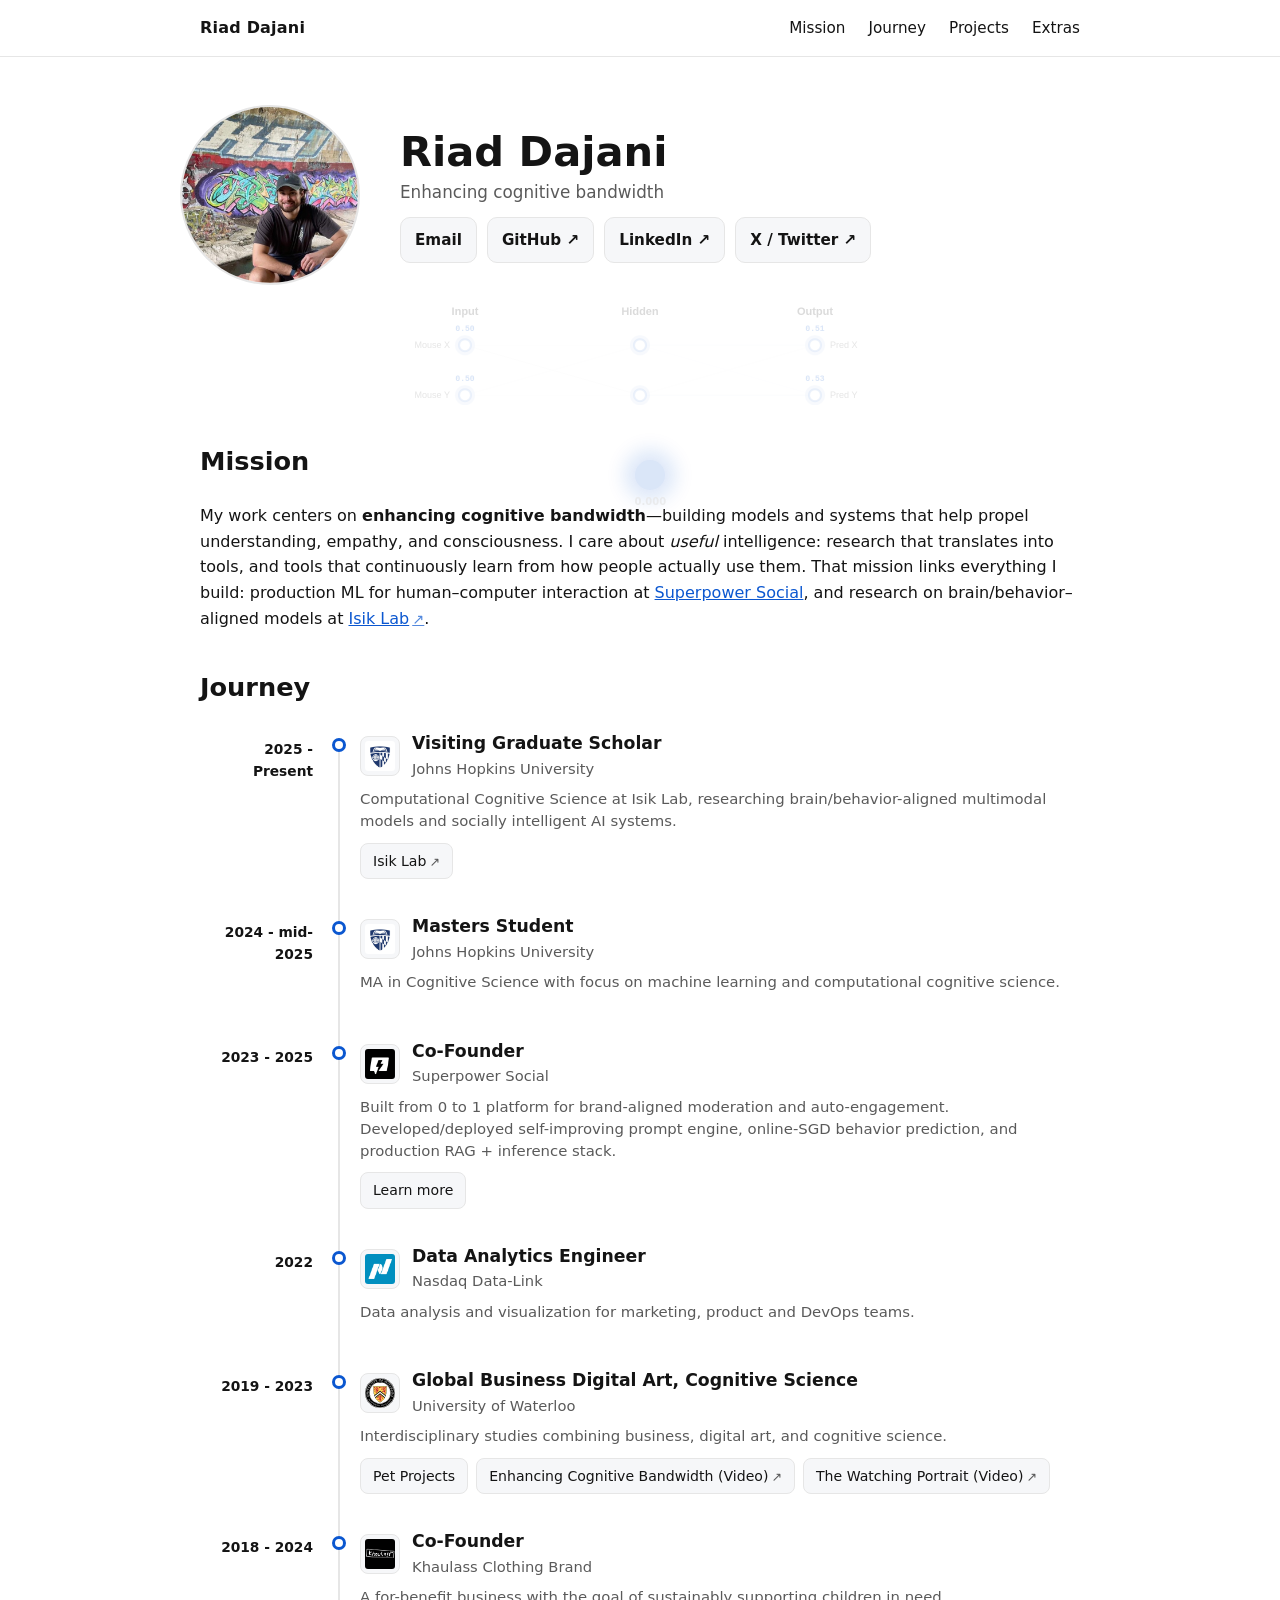
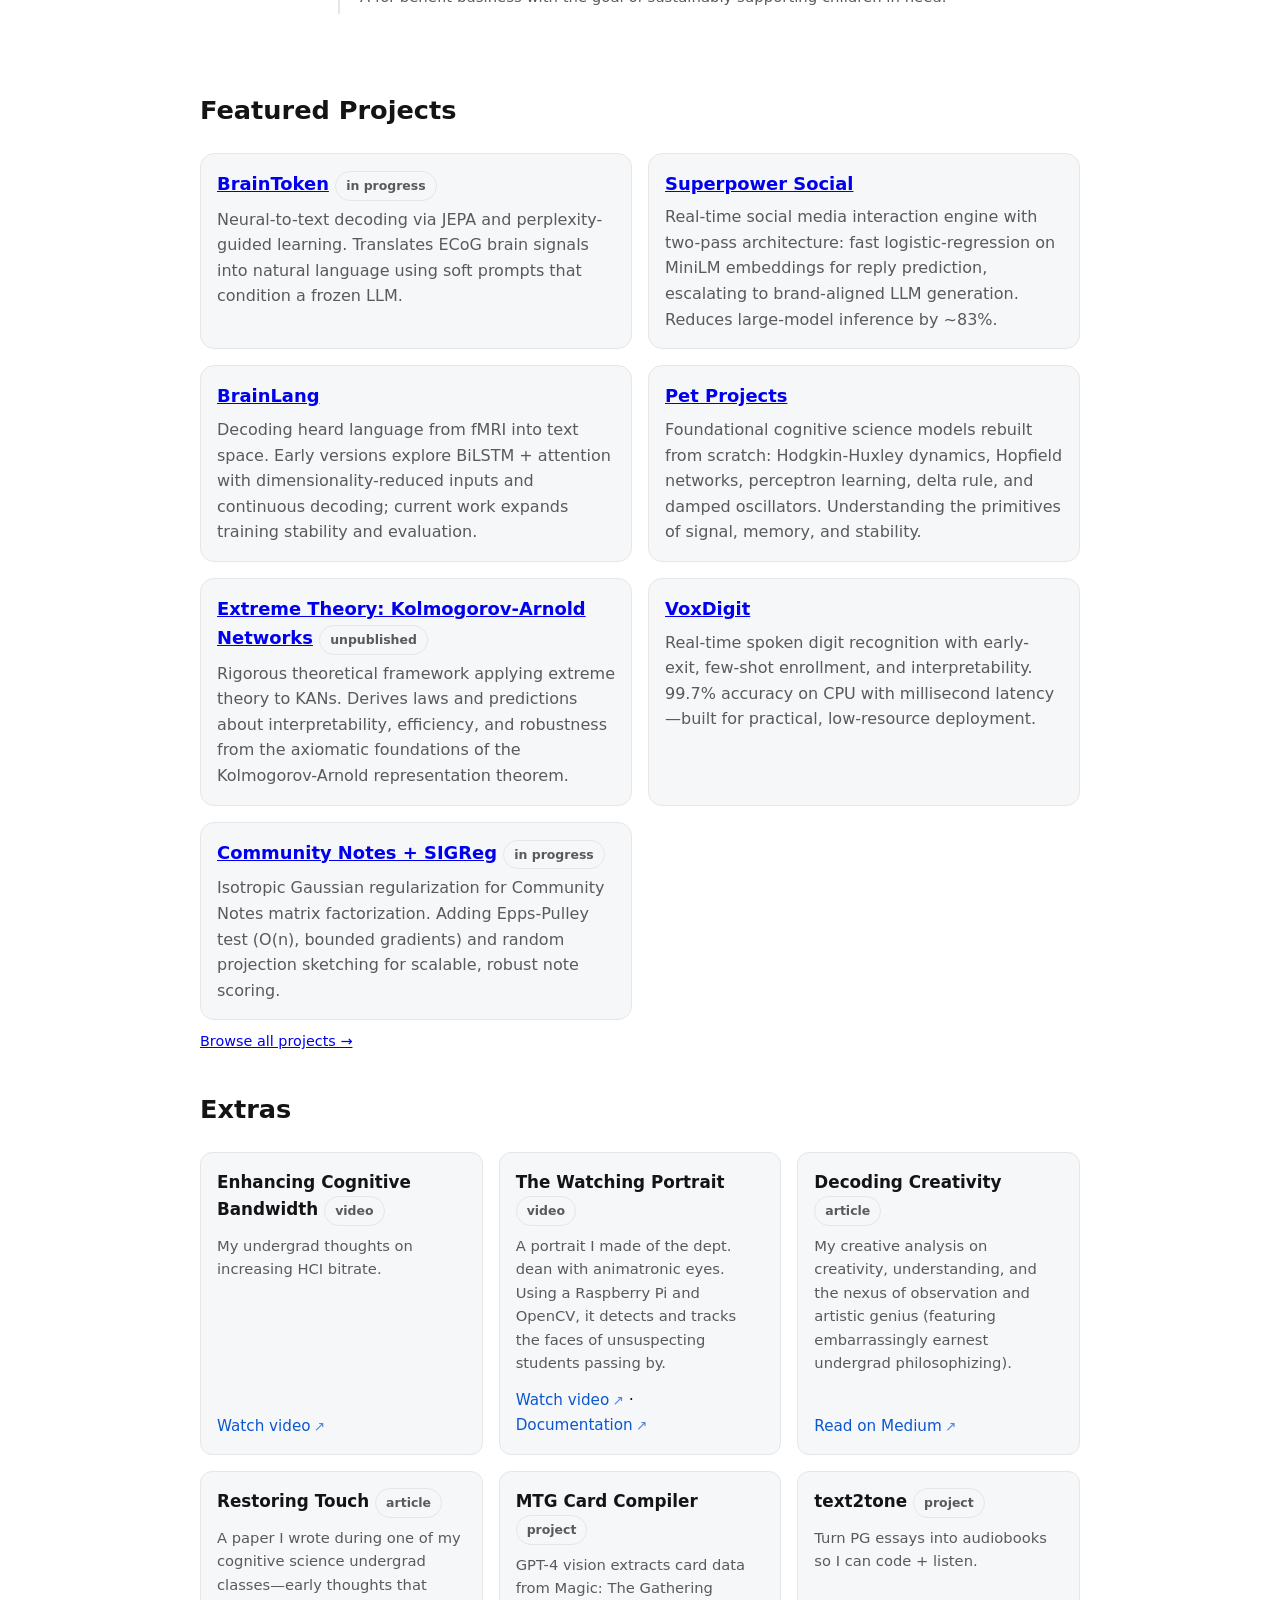
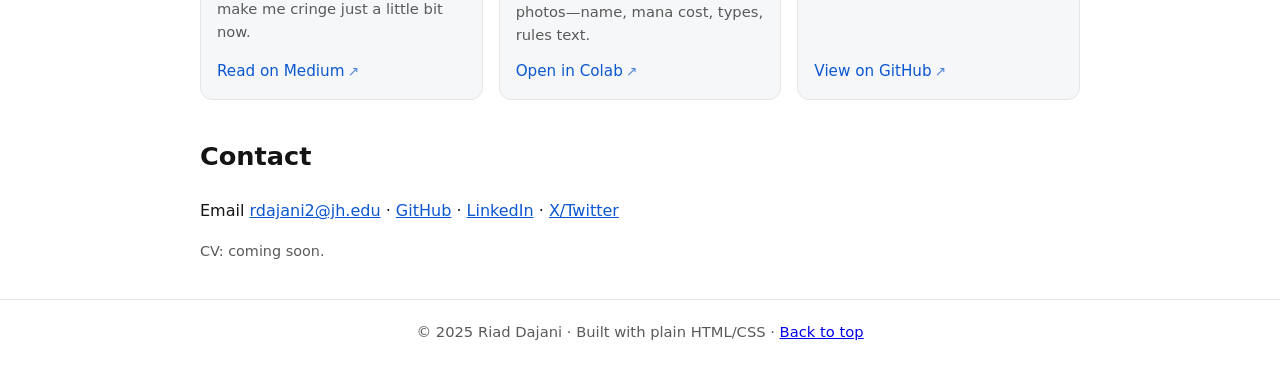
==== index.html @ 18623d63 "init" ====
<!DOCTYPE html>
<html lang="en">
<head>
  <meta charset="UTF-8" />
  <meta name="viewport" content="width=device-width, initial-scale=1" />
  <title>Riad Dajani</title>
  <meta name="description" content="Riad Dajani — Building AI systems and research to enhance human cognitive bandwidth. VGS @ Isik Lab, Johns Hopkins University.">
  <link rel="icon" href="/assets/favicon.svg" type="image/svg+xml">
  <link rel="preload" href="/assets/styles.css" as="style" />
  <link rel="stylesheet" href="/assets/styles.css" />
  <meta property="og:title" content="Riad Dajani">
  <meta property="og:description" content="I like to make stuff that gives us all a better chance in the future. Enhancing cognitive bandwidth through AI research and systems.">
  <meta property="og:type" content="website">
  <meta property="og:url" content="https://riaddajani.github.io/">
  <meta name="color-scheme" content="light dark">
  <script type="application/ld+json">
  {
  "@context": "https://schema.org",
  "@type": "Person",
  "name": "Riad Dajani",
  "url": "https://riaddajani.github.io",
  "email": "mailto:rdajani2@alumni.jh.edu",
  "affiliation": {
    "@type": "Organization",
    "name": "Isik Lab, Johns Hopkins University"
  },
  "jobTitle": "Visiting Graduate Scholar",
  "sameAs": [
    "https://www.linkedin.com/in/riaddajani/",
    "https://x.com/riaddajani",
    "https://github.com/riaddajani"
  ]
}
  </script>
  <style>/* tiny progressive enhancement if CSS fails to load via link */ .nojs-hide{display:none}</style>
</head>
<body>
  <nav>
    <div class="container inner">
      <a class="brand" href="/">Riad Dajani</a>
      <div class="links">
        <a href="#mission">Mission</a>
        <a href="#timeline">Journey</a>
        <a href="#projects">Projects</a>
        <a href="#extras">Extras</a>
      </div>
    </div>
  </nav>

  <div id="mlTracker">
    <span id="lossValue"></span>
  </div>
  <header class="hero-wrapper">
    <canvas id="lossCanvas" width="800" height="320" aria-label="Loss function convergence animation"></canvas>
    <div class="container hero">
      <figure class="profile">
        <img src="/assets/profile.jpeg" alt="Riad Dajani" loading="eager" decoding="async">
      </figure>
      <div class="hero-content">
        <h1>Riad Dajani</h1>
        <div class="tagline">Enhancing cognitive bandwidth</div>
        <div class="btns socials">
          <a class="btn" href="mailto:rdajani2@jh.edu">Email</a>
          <a class="btn" href="https://github.com/riaddajani" target="_blank" rel="noreferrer noopener">GitHub ↗</a>
          <a class="btn" href="https://www.linkedin.com/in/riaddajani/" target="_blank" rel="noreferrer noopener">LinkedIn ↗</a>
          <a class="btn" href="https://x.com/riaddajani" target="_blank" rel="noreferrer noopener">X / Twitter ↗</a>
        </div>
      </div>
    </div>
  </header>

  <script>
    // MLP that learns to track mouse (2→2→2)
    (function() {
      const canvas = document.getElementById('lossCanvas');
      if (!canvas) return;
      const ctx = canvas.getContext('2d');
      const tracker = document.getElementById('mlTracker');
      const lossValue = document.getElementById('lossValue');
      let W, H;

      function resize() {
        const rect = canvas.getBoundingClientRect();
        W = canvas.width = rect.width * 2;
        H = canvas.height = rect.height * 2;
        ctx.scale(2, 2);
      }
      resize();
      window.addEventListener('resize', resize);

      const sigmoid = x => 1 / (1 + Math.exp(-Math.max(-10, Math.min(10, x))));
      let w1 = [[0.1, -0.2], [0.15, 0.1]], w2 = [[0.2, 0.1], [-0.1, 0.3]];
      let b1 = [0, 0], b2 = [0, 0];
      let mouseX = 0.5, mouseY = 0.5, predX = 0.5, predY = 0.5, loss = 0;

      document.addEventListener('mousemove', e => {
        mouseX = e.clientX / window.innerWidth;
        mouseY = e.clientY / window.innerHeight;
      });

      function forward(x, y) {
        const h1 = sigmoid(x * w1[0][0] + y * w1[1][0] + b1[0]);
        const h2 = sigmoid(x * w1[0][1] + y * w1[1][1] + b1[1]);
        const o1 = sigmoid(h1 * w2[0][0] + h2 * w2[1][0] + b2[0]);
        const o2 = sigmoid(h1 * w2[0][1] + h2 * w2[1][1] + b2[1]);
        return {h: [h1, h2], o: [o1, o2]};
      }

      function train() {
        const {h, o} = forward(mouseX, mouseY);
        const dx = mouseX - o[0], dy = mouseY - o[1];
        loss = (dx * dx + dy * dy) / 2;

        const lr = 0.1;
        const dO1 = -dx * o[0] * (1 - o[0]), dO2 = -dy * o[1] * (1 - o[1]);

        w2[0][0] -= lr * dO1 * h[0]; w2[1][0] -= lr * dO1 * h[1];
        w2[0][1] -= lr * dO2 * h[0]; w2[1][1] -= lr * dO2 * h[1];
        b2[0] -= lr * dO1; b2[1] -= lr * dO2;

        const dH1 = (dO1 * w2[0][0] + dO2 * w2[0][1]) * h[0] * (1 - h[0]);
        const dH2 = (dO1 * w2[1][0] + dO2 * w2[1][1]) * h[1] * (1 - h[1]);

        w1[0][0] -= lr * dH1 * mouseX; w1[1][0] -= lr * dH1 * mouseY;
        w1[0][1] -= lr * dH2 * mouseX; w1[1][1] -= lr * dH2 * mouseY;
        b1[0] -= lr * dH1; b1[1] -= lr * dH2;

        const pred = forward(mouseX, mouseY);
        predX = pred.o[0]; predY = pred.o[1];
      }

      function draw() {
        train();

        const styles = getComputedStyle(document.documentElement);
        const bg = styles.getPropertyValue('--bg').trim();
        const text = styles.getPropertyValue('--text').trim();
        const accent = styles.getPropertyValue('--link').trim();
        const muted = styles.getPropertyValue('--muted').trim();
        const w = W/2, h = H/2;

        ctx.clearRect(0, 0, w, h);
        ctx.fillStyle = bg;
        ctx.fillRect(0, 0, w, h);

        const netSize = Math.min(w * 0.8, 500);
        const netY = h * 0.9;
        const spacing = 50;
        const layers = [
          {x: (w - netSize) / 2 + netSize * 0.15, labels: ['Mouse X', 'Mouse Y']},
          {x: (w - netSize) / 2 + netSize * 0.5},
          {x: (w - netSize) / 2 + netSize * 0.85, labels: ['Pred X', 'Pred Y']}
        ];
        const {h: hiddenAct} = forward(mouseX, mouseY);

        // Draw connections
        for (let li = 0; li < 2; li++) {
          for (let i = 0; i < 2; i++) {
            for (let j = 0; j < 2; j++) {
              const weight = li === 0 ? w1[i][j] : w2[i][j];
              const weightMag = Math.min(Math.abs(weight), 1);
              ctx.strokeStyle = weight > 0 ? accent : muted;
              ctx.globalAlpha = weightMag * 0.5;
              ctx.lineWidth = weightMag * 2;
              ctx.beginPath();
              ctx.moveTo(layers[li].x, netY + (i - 0.5) * spacing);
              ctx.lineTo(layers[li + 1].x, netY + (j - 0.5) * spacing);
              ctx.stroke();
            }
          }
        }
        ctx.globalAlpha = 1;

        // Draw neurons
        layers.forEach((layer, li) => {
          for (let i = 0; i < 2; i++) {
            const y = netY + (i - 0.5) * spacing;
            const activation = li === 0 ? (i === 0 ? mouseX : mouseY) :
                             li === 1 ? hiddenAct[i] : (i === 0 ? predX : predY);

            ctx.beginPath();
            ctx.arc(layer.x, y, 10, 0, Math.PI * 2);
            ctx.fillStyle = accent;
            ctx.globalAlpha = activation * 0.4;
            ctx.fill();

            ctx.beginPath();
            ctx.arc(layer.x, y, 6, 0, Math.PI * 2);
            ctx.fillStyle = bg;
            ctx.globalAlpha = 1;
            ctx.fill();
            ctx.strokeStyle = accent;
            ctx.lineWidth = 2;
            ctx.globalAlpha = Math.max(activation, 0.3);
            ctx.stroke();
            ctx.globalAlpha = 1;

            if (li !== 1) {
              ctx.fillStyle = muted;
              ctx.font = '9px sans-serif';
              ctx.textAlign = li === 0 ? 'right' : 'left';
              ctx.fillText(layer.labels[i], li === 0 ? layer.x - 15 : layer.x + 15, y + 3);
              ctx.font = 'bold 8px monospace';
              ctx.textAlign = 'center';
              ctx.fillStyle = accent;
              ctx.fillText(activation.toFixed(2), layer.x, y - 14);
            }
          }
        });

        // Layer titles
        ctx.fillStyle = text;
        ctx.font = 'bold 11px sans-serif';
        ctx.textAlign = 'center';
        ctx.fillText('Input', layers[0].x, netY - 55);
        ctx.fillText('Hidden', layers[1].x, netY - 55);
        ctx.fillText('Output', layers[2].x, netY - 55);

        tracker.style.left = predX * window.innerWidth + 'px';
        tracker.style.top = predY * window.innerHeight + 'px';
        lossValue.textContent = loss.toFixed(3);

        requestAnimationFrame(draw);
      }

      if (!window.matchMedia('(prefers-reduced-motion: reduce)').matches) {
        requestAnimationFrame(draw);
      }
    })();
  </script>

  <main class="container">
    <section id="mission" class="prose">
      <h2>Mission</h2>
      <p>My work centers on <strong>enhancing cognitive bandwidth</strong>—building models and systems that help propel understanding, empathy, and consciousness. I care about <em>useful</em> intelligence: research that translates into tools, and tools that continuously learn from how people actually use them. That mission links everything I build: production ML for human–computer interaction at <a href="/projects/superpower-social.html">Superpower Social</a>, and research on brain/behavior–aligned models at <a class="external" href="https://isiklab.org" target="_blank" rel="noreferrer noopener">Isik Lab</a>.</p>
    </section>

    <section id="timeline">
      <h2>Journey</h2>
      <div class="timeline">
        <div class="timeline-item">
          <div class="timeline-year">2025 - Present</div>
          <div class="timeline-dot"></div>
          <div class="timeline-content">
            <div class="timeline-header">
              <img src="/assets/jhu-logo.jpg" alt="JHU" class="timeline-logo">
              <div class="timeline-title-group">
                <h3>Visiting Graduate Scholar</h3>
                <p class="company">Johns Hopkins University</p>
              </div>
            </div>
            <p class="timeline-description">Computational Cognitive Science at Isik Lab, researching brain/behavior-aligned multimodal models and socially intelligent AI systems.</p>
            <div class="timeline-links">
              <a href="https://isiklab.org" class="timeline-link external" target="_blank" rel="noreferrer noopener">Isik Lab</a>
            </div>
          </div>
        </div>
        <div class="timeline-item">
          <div class="timeline-year">2024 - mid-2025</div>
          <div class="timeline-dot"></div>
          <div class="timeline-content">
            <div class="timeline-header">
              <img src="/assets/jhu-logo.jpg" alt="JHU" class="timeline-logo">
              <div class="timeline-title-group">
                <h3>Masters Student</h3>
                <p class="company">Johns Hopkins University</p>
              </div>
            </div>
            <p class="timeline-description">MA in Cognitive Science with focus on machine learning and computational cognitive science.</p>
          </div>
        </div>
        <div class="timeline-item">
          <div class="timeline-year">2023 - 2025</div>
          <div class="timeline-dot"></div>
          <div class="timeline-content">
            <div class="timeline-header">
              <img src="/assets/sp-logo.jpeg" alt="Superpower" class="timeline-logo">
              <div class="timeline-title-group">
                <h3>Co-Founder</h3>
                <p class="company">Superpower Social</p>
              </div>
            </div>
            <p class="timeline-description">Built from 0 to 1 platform for brand-aligned moderation and auto-engagement. Developed/deployed self-improving prompt engine, online-SGD behavior prediction, and production RAG + inference stack.</p>
            <div class="timeline-links">
              <a href="/projects/superpower-social.html" class="timeline-link">Learn more</a>
            </div>
          </div>
        </div>
        <div class="timeline-item">
          <div class="timeline-year">2022</div>
          <div class="timeline-dot"></div>
          <div class="timeline-content">
            <div class="timeline-header">
              <img src="/assets/nasdaq.jpg" alt="JHU" class="timeline-logo">
              <div class="timeline-title-group">
                <h3>Data Analytics Engineer</h3>
                <p class="company">Nasdaq Data-Link</p>
              </div>
            </div>
            <p class="timeline-description">Data analysis and visualization for marketing, product and DevOps teams.</p>
          </div>
        </div>
        <div class="timeline-item">
          <div class="timeline-year">2019 - 2023</div>
          <div class="timeline-dot"></div>
          <div class="timeline-content">
            <div class="timeline-header">
              <img src="/assets/waterloo-logo.svg" alt="Waterloo" class="timeline-logo">
              <div class="timeline-title-group">
                <h3>Global Business Digital Art, Cognitive Science</h3>
                <p class="company">University of Waterloo</p>
              </div>
            </div>
            <p class="timeline-description">Interdisciplinary studies combining business, digital art, and cognitive science.</p>
            <div class="timeline-links">
              <a href="/projects/cogsci-projects.html" class="timeline-link">Pet Projects</a>
              <a href="https://youtu.be/A70HwYscjO0" class="timeline-link external" target="_blank" rel="noreferrer noopener">Enhancing Cognitive Bandwidth (Video)</a>
              <a href="https://youtu.be/hMDyhlg_PVI" class="timeline-link external" target="_blank" rel="noreferrer noopener">The Watching Portrait (Video)</a>
            </div>
          </div>
        </div>
        <div class="timeline-item">
          <div class="timeline-year">2018 - 2024</div>
          <div class="timeline-dot"></div>
          <div class="timeline-content">
            <div class="timeline-header">
              <img src="/assets/khaulass-logo.jpg" alt="Khaulass" class="timeline-logo">
              <div class="timeline-title-group">
                <h3>Co-Founder</h3>
                <p class="company">Khaulass Clothing Brand</p>
              </div>
            </div>
            <p class="timeline-description">A for-benefit business with the goal of sustainably supporting children in need.</p>
          </div>
        </div>
      </div>
    </section>

    <section id="projects">
      <h2>Featured Projects</h2>
      <div class="card-grid">
        <article class="card">
          <h3><a href="/projects/braintoken.html">BrainToken</a> <span class="badge">in progress</span></h3>
          <p>Neural-to-text decoding via JEPA and perplexity-guided learning. Translates ECoG brain signals into natural language using soft prompts that condition a frozen LLM.</p>
        </article>

        <article class="card">
          <h3><a href="/projects/superpower-social.html">Superpower Social</a></h3>
          <p>Real-time social media interaction engine with two-pass architecture: fast logistic-regression on MiniLM embeddings for reply prediction, escalating to brand-aligned LLM generation. Reduces large-model inference by ~83%.</p>
        </article>

        <article class="card">
          <h3><a href="/projects/brainlang.html">BrainLang</a></h3>
          <p>Decoding heard language from fMRI into text space. Early versions explore BiLSTM + attention with dimensionality-reduced inputs and continuous decoding; current work expands training stability and evaluation.</p>
        </article>


        <article class="card">
          <h3><a href="/projects/cogsci-projects.html">Pet Projects</a></h3>
          <p>Foundational cognitive science models rebuilt from scratch: Hodgkin-Huxley dynamics, Hopfield networks, perceptron learning, delta rule, and damped oscillators. Understanding the primitives of signal, memory, and stability.</p>
        </article>

        <article class="card">
          <h3><a href="/projects/kan-extreme-theory.html">Extreme Theory: Kolmogorov-Arnold Networks</a> <span class="badge">unpublished</span></h3>
          <p>Rigorous theoretical framework applying extreme theory to KANs. Derives laws and predictions about interpretability, efficiency, and robustness from the axiomatic foundations of the Kolmogorov-Arnold representation theorem.</p>
        </article>

        <article class="card">
          <h3><a href="/projects/voxdigit.html">VoxDigit</a></h3>
          <p>Real-time spoken digit recognition with early-exit, few-shot enrollment, and interpretability. 99.7% accuracy on CPU with millisecond latency—built for practical, low-resource deployment.</p>
        </article>

        <article class="card">
          <h3><a href="/projects/community-notes-sigreg.html">Community Notes + SIGReg</a> <span class="badge">in progress</span></h3>
          <p>Isotropic Gaussian regularization for Community Notes matrix factorization. Adding Epps-Pulley test (O(n), bounded gradients) and random projection sketching for scalable, robust note scoring.</p>
        </article>

        <!-- hidden for now
        <article class="card">
          <h3><a href="/projects/psychedelic-dnn.html">Psychedelic DNN Perturbations</a> <span class="badge">research</span></h3>
          <p>REBUS-based perturbations to CLIP models replicate human psilocybin fMRI deficits. Late transformer layers align with DMN activity, validating brain-DNN correspondence under altered states.</p>
        </article>
        -->
      </div>
      <p class="small" style="margin-top:10px"><a href="/projects/">Browse all projects →</a></p>
    </section>

    <section id="extras" class="prose">
      <h2>Extras</h2>
      <div class="extras-grid">
        <article class="extra-item">
          <h3>Enhancing Cognitive Bandwidth <span class="badge">video</span></h3>
          <p>My undergrad thoughts on increasing HCI bitrate.</p>
          <a href="https://youtu.be/A70HwYscjO0" class="external" target="_blank" rel="noreferrer noopener">Watch video</a>
        </article>
        <article class="extra-item">
          <h3>The Watching Portrait <span class="badge">video</span></h3>
          <p>A portrait I made of the dept. dean with animatronic eyes. Using a Raspberry Pi and OpenCV, it detects and tracks the faces of unsuspecting students passing by.</p>
          <div><a href="https://youtu.be/hMDyhlg_PVI" class="external" target="_blank" rel="noreferrer noopener">Watch video</a> · <a href="https://docs.google.com/document/d/1XBajgKn0NhdXClZUzIobEMHKoaTPq2d8JhUYKO9IadY/edit?usp=sharing" class="external" target="_blank" rel="noreferrer noopener">Documentation</a></div>
        </article>
        <article class="extra-item">
          <h3>Decoding Creativity <span class="badge">article</span></h3>
          <p>My creative analysis on creativity, understanding, and the nexus of observation and artistic genius (featuring embarrassingly earnest undergrad philosophizing).</p>
          <a href="https://medium.com/@riaddajani/decoding-creativity-the-nexus-of-observation-science-and-artistic-genius-9ce918bf0f11" class="external" target="_blank" rel="noreferrer noopener">Read on Medium</a>
        </article>
        <article class="extra-item">
          <h3>Restoring Touch <span class="badge">article</span></h3>
          <p>A paper I wrote during one of my cognitive science undergrad classes—early thoughts that make me cringe just a little bit now.</p>
          <a href="https://medium.com/@riaddajani/restoring-touch-31bc0e6a21ff" class="external" target="_blank" rel="noreferrer noopener">Read on Medium</a>
        </article>
        <article class="extra-item">
          <h3>MTG Card Compiler <span class="badge">project</span></h3>
          <p>GPT-4 vision extracts card data from Magic: The Gathering photos—name, mana cost, types, rules text.</p>
          <a href="https://colab.research.google.com/drive/1dLOynh0_N6xMGj9JT02kN_LJDudttuRU" class="external" target="_blank" rel="noreferrer noopener">Open in Colab</a>
        </article>
        <article class="extra-item">
          <h3>text2tone <span class="badge">project</span></h3>
          <p>Turn PG essays into audiobooks so I can code + listen.</p>
          <a href="https://github.com/riaddajani/text2tone" class="external" target="_blank" rel="noreferrer noopener">View on GitHub</a>
        </article>
      </div>
    </section>

    <section id="contact">
      <h2>Contact</h2>
      <p class="prose">Email <a href="mailto:rdajani2@jh.edu">rdajani2@jh.edu</a> · <a href="https://github.com/riaddajani" target="_blank" rel="noreferrer noopener">GitHub</a> · <a href="https://www.linkedin.com/in/riaddajani/" target="_blank" rel="noreferrer noopener">LinkedIn</a> · <a href="https://x.com/riaddajani" target="_blank" rel="noreferrer noopener">X/Twitter</a></p>
      <p class="small">CV: coming soon.</p>
    </section>
  </main>

  <footer>
    <div class="container">
      © 2025 Riad Dajani · Built with plain HTML/CSS · <a href="#top">Back to top</a>
    </div>
  </footer>

</body>
</html>
---- assets/styles.css ----
/* Riad Dajani — research-style personal site
   Lightweight, no dependencies, dark-mode aware. */

:root{
  --bg: #ffffff;
  --text: #141414;
  --muted: #5a5a5a;
  --link: #0b57d0;
  --card: #f6f7f9;
  --border: #e6e6e6;
}

@media (prefers-color-scheme: dark){
  :root{
    --bg: #0b0f14;
    --text: #e8eaed;
    --muted: #9aa0a6;
    --link: #8ab4f8;
    --card: #11161c;
    --border: #1e2834;
  }
}

*{box-sizing:border-box;}
html{scroll-behavior:smooth;}
body{
  margin:0;
  font-family: ui-sans-serif, system-ui, -apple-system, Segoe UI, Roboto, Helvetica, Arial, "Apple Color Emoji","Segoe UI Emoji";
  background:var(--bg);
  color:var(--text);
  line-height:1.6;
  text-rendering:optimizeLegibility;
}

.container{
  max-width: 920px;
  padding: 0 20px;
  margin: 0 auto;
}

nav{
  position: sticky;
  top: 0;
  z-index: 10;
  backdrop-filter: blur(6px);
  background: color-mix(in oklab, var(--bg) 92%, transparent);
  border-bottom: 1px solid var(--border);
}
nav .inner{
  display: flex;
  align-items: center;
  justify-content: space-between;
  height: 56px;
}
nav a.brand{
  font-weight: 700;
  text-decoration: none;
  color: var(--text);
  letter-spacing: 0.2px;
}
nav .links a{
  text-decoration: none;
  color: var(--text);
  margin-left: 18px;
  font-size: 0.95rem;
}
nav .links a:hover{ text-decoration: underline; }

.hero-wrapper{
  position: relative;
  overflow: hidden;
}

#mlTracker{
  position: fixed;
  width: 30px;
  height: 30px;
  border-radius: 50%;
  background: var(--link);
  opacity: 0.15;
  pointer-events: none;
  z-index: 9999;
  transform: translate(-50%, -50%);
  transition: opacity 0.3s;
  box-shadow: 0 0 20px 10px var(--link);
  display: flex;
  align-items: center;
  justify-content: center;
}

#lossValue{
  position: absolute;
  bottom: -20px;
  font-size: 10px;
  font-weight: 600;
  color: var(--muted);
  white-space: nowrap;
  opacity: 0.7;
}

#lossCanvas{
  position: absolute;
  top: 0;
  left: 50%;
  transform: translateX(-50%);
  width: 100%;
  max-width: 1400px;
  height: 100%;
  opacity: 0.15;
  pointer-events: none;
  z-index: 0;
}

.hero{
  position: relative;
  z-index: 1;
  display: flex;
  flex-direction: row;
  align-items: center;
  padding: 48px 0 120px;
  gap: 40px;
}
@media (max-width: 760px){
  .hero{
    flex-direction: column;
    text-align: center;
    padding: 32px 0 40px;
    gap: 24px;
  }
}
.hero-content{
  flex: 1;
  display: flex;
  flex-direction: column;
  align-items: flex-start;
  gap: 4px;
}
@media (max-width: 760px){
  .hero-content{ align-items: center; }
}
.hero h1{
  margin: 0;
  font-size: clamp(2rem, 3.5vw, 2.6rem);
  font-weight: 700;
  line-height: 1.2;
}
.hero .tagline{
  font-size: 1.05rem;
  color: var(--muted);
  margin: 0;
  font-weight: 500;
  line-height: 1.4;
}
.hero .socials{
  justify-content: flex-start;
  margin-top: 8px;
}
@media (max-width: 760px){
  .hero .socials{ justify-content: center; }
}

h1{ font-size: clamp(1.9rem, 3vw, 2.4rem); margin: 0 0 10px; }
h2{ font-size: clamp(1.35rem, 2.4vw, 1.6rem); margin-top: 36px; }
p.lead{ font-size: 1.05rem; color: var(--muted); margin: 6px 0 12px; }
.badge{
  display: inline-block;
  padding: 4px 10px;
  border-radius: 999px;
  font-size: 0.78rem;
  background: var(--card);
  border: 1px solid var(--border);
  color: var(--muted);
}

.prose p{ margin: 10px 0; }
.prose a{ color: var(--link); }

.btns{ display:flex; flex-wrap: wrap; gap:10px; margin-top: 14px;}
.btn{
  display:inline-block; padding:10px 14px; border-radius:10px;
  border:1px solid var(--border); background:var(--card); text-decoration:none; color:var(--text);
  font-weight:550; font-size:0.95rem;
}
.btn:hover{ filter: brightness(1.04); }

.card-grid{
  display:grid;
  grid-template-columns: repeat(2, minmax(0, 1fr));
  gap: 16px;
}
@media (max-width: 760px){
  .card-grid{ grid-template-columns: 1fr; }
}

.card{
  border:1px solid var(--border);
  background:var(--card);
  padding:16px;
  border-radius:14px;
}
.card h3{ margin:0 0 6px; font-size: 1.12rem; }
.card p{ margin: 6px 0 0; color: var(--muted); }

figure.profile{
  margin:0; display:flex; justify-content:center;
}
figure.profile img{
  width: 180px; height: 180px; border-radius: 50%; border:2px solid var(--border);
  object-fit: cover;
}

footer{
  border-top: 1px solid var(--border);
  margin-top: 36px;
  padding: 20px 0 40px;
  color: var(--muted);
  font-size: 0.92rem;
  text-align: center;
}

.small{ font-size: 0.9rem; color: var(--muted); }
.kicker{ font-size: 0.92rem; color: var(--muted); margin-bottom: 8px; }
hr{ border:0; border-top:1px solid var(--border); margin: 24px 0; }

.list-plain{ list-style:none; padding-left:14px; margin: 8px 0; }
.list-plain li{ margin: 6px 0; }
.external::after{ content:"↗"; margin-left:3px; font-size: 0.9em; opacity: 0.7; }

/* Timeline styles */
.timeline{
  position: relative;
  padding-left: 0;
  margin-top: 24px;
  margin-left: 20px;
}
.timeline::before{
  content: '';
  position: absolute;
  left: 118px;
  top: 12px;
  bottom: 40px;
  width: 2px;
  background: var(--border);
}
@media (max-width: 760px){
  .timeline::before{ left: 88px; }
}
.timeline-item{
  position: relative;
  display: flex;
  gap: 0;
  padding-bottom: 36px;
  align-items: start;
}
.timeline-year{
  font-size: 0.86rem;
  font-weight: 600;
  color: var(--text);
  text-align: right;
  padding-top: 6px;
  width: 100px;
  flex-shrink: 0;
  padding-right: 7px;
}
@media (max-width: 760px){
  .timeline-year{ width: 70px; padding-right: 7px; }
}
.timeline-dot{
  position: absolute;
  left: 112px;
  top: 6px;
  width: 14px;
  height: 14px;
  border-radius: 50%;
  background: var(--bg);
  border: 3px solid var(--link);
  z-index: 2;
  box-sizing: border-box;
}
@media (max-width: 760px){
  .timeline-dot{ left: 82px; }
}
.timeline-content{
  padding-left: 40px;
  flex: 1;
}
.timeline-header{
  display: flex;
  align-items: center;
  gap: 12px;
  margin-bottom: 8px;
}
.timeline-logo{
  width: 40px;
  height: 40px;
  border-radius: 8px;
  object-fit: contain;
  background: var(--card);
  border: 1px solid var(--border);
  padding: 4px;
  flex-shrink: 0;
}
.timeline-title-group{
  flex: 1;
}
.timeline-content h3{
  margin: 0 0 2px;
  font-size: 1.08rem;
  font-weight: 600;
  line-height: 1.3;
}
.timeline-content .company{
  margin: 0;
  color: var(--muted);
  font-size: 0.92rem;
  font-weight: 500;
}
.timeline-description{
  margin: 8px 0 10px;
  color: var(--muted);
  font-size: 0.93rem;
  line-height: 1.5;
}
.timeline-image{
  width: 100%;
  max-width: 400px;
  border-radius: 10px;
  border: 1px solid var(--border);
  margin: 12px 0;
}
.timeline-links{
  display: flex;
  flex-wrap: wrap;
  gap: 8px;
  margin-top: 10px;
}
.timeline-link{
  display: inline-block;
  padding: 6px 12px;
  border-radius: 8px;
  border: 1px solid var(--border);
  background: var(--card);
  text-decoration: none;
  color: var(--text);
  font-size: 0.88rem;
  font-weight: 500;
  transition: filter 0.2s;
}
.timeline-link:hover{
  filter: brightness(1.05);
}

/* Expandable section styles */
.expandable-section{
  border: 1px solid var(--border);
  border-radius: 12px;
  padding: 16px;
  background: var(--card);
  margin-top: 16px;
}
.expandable-section summary{
  cursor: pointer;
  font-weight: 500;
  color: var(--text);
  list-style: none;
  display: flex;
  align-items: center;
  user-select: none;
}
.expandable-section summary::-webkit-details-marker{
  display: none;
}
.expandable-section summary::before{
  content: '▶';
  display: inline-block;
  margin-right: 10px;
  transition: transform 0.2s;
  font-size: 0.8em;
  color: var(--muted);
}
.expandable-section[open] summary::before{
  transform: rotate(90deg);
}
.achievements-list{
  list-style: disc;
  padding-left: 32px;
  margin: 16px 0 4px;
  color: var(--muted);
}
.achievements-list li{
  margin: 8px 0;
  line-height: 1.5;
}

/* Extras section styles */
.extras-grid{
  display: grid;
  grid-template-columns: repeat(auto-fit, minmax(280px, 1fr));
  gap: 16px;
  margin-top: 16px;
}
.extra-item{
  border: 1px solid var(--border);
  background: var(--card);
  padding: 16px;
  border-radius: 12px;
  display: flex;
  flex-direction: column;
}
.extra-item h3{
  margin: 0 0 8px;
  font-size: 1.05rem;
  font-weight: 600;
}
.extra-item p{
  flex: 1;
  margin: 0 0 12px;
  color: var(--muted);
  font-size: 0.92rem;
}
.extra-item a{
  color: var(--link);
  text-decoration: none;
  font-size: 0.95rem;
}
.extra-item a:hover{
  text-decoration: underline;
}
---- assets/styles.css ----
/* Riad Dajani — research-style personal site
   Lightweight, no dependencies, dark-mode aware. */

:root{
  --bg: #ffffff;
  --text: #141414;
  --muted: #5a5a5a;
  --link: #0b57d0;
  --card: #f6f7f9;
  --border: #e6e6e6;
}

@media (prefers-color-scheme: dark){
  :root{
    --bg: #0b0f14;
    --text: #e8eaed;
    --muted: #9aa0a6;
    --link: #8ab4f8;
    --card: #11161c;
    --border: #1e2834;
  }
}

*{box-sizing:border-box;}
html{scroll-behavior:smooth;}
body{
  margin:0;
  font-family: ui-sans-serif, system-ui, -apple-system, Segoe UI, Roboto, Helvetica, Arial, "Apple Color Emoji","Segoe UI Emoji";
  background:var(--bg);
  color:var(--text);
  line-height:1.6;
  text-rendering:optimizeLegibility;
}

.container{
  max-width: 920px;
  padding: 0 20px;
  margin: 0 auto;
}

nav{
  position: sticky;
  top: 0;
  z-index: 10;
  backdrop-filter: blur(6px);
  background: color-mix(in oklab, var(--bg) 92%, transparent);
  border-bottom: 1px solid var(--border);
}
nav .inner{
  display: flex;
  align-items: center;
  justify-content: space-between;
  height: 56px;
}
nav a.brand{
  font-weight: 700;
  text-decoration: none;
  color: var(--text);
  letter-spacing: 0.2px;
}
nav .links a{
  text-decoration: none;
  color: var(--text);
  margin-left: 18px;
  font-size: 0.95rem;
}
nav .links a:hover{ text-decoration: underline; }

.hero-wrapper{
  position: relative;
  overflow: hidden;
}

#mlTracker{
  position: fixed;
  width: 30px;
  height: 30px;
  border-radius: 50%;
  background: var(--link);
  opacity: 0.15;
  pointer-events: none;
  z-index: 9999;
  transform: translate(-50%, -50%);
  transition: opacity 0.3s;
  box-shadow: 0 0 20px 10px var(--link);
  display: flex;
  align-items: center;
  justify-content: center;
}

#lossValue{
  position: absolute;
  bottom: -20px;
  font-size: 10px;
  font-weight: 600;
  color: var(--muted);
  white-space: nowrap;
  opacity: 0.7;
}

#lossCanvas{
  position: absolute;
  top: 0;
  left: 50%;
  transform: translateX(-50%);
  width: 100%;
  max-width: 1400px;
  height: 100%;
  opacity: 0.15;
  pointer-events: none;
  z-index: 0;
}

.hero{
  position: relative;
  z-index: 1;
  display: flex;
  flex-direction: row;
  align-items: center;
  padding: 48px 0 120px;
  gap: 40px;
}
@media (max-width: 760px){
  .hero{
    flex-direction: column;
    text-align: center;
    padding: 32px 0 40px;
    gap: 24px;
  }
}
.hero-content{
  flex: 1;
  display: flex;
  flex-direction: column;
  align-items: flex-start;
  gap: 4px;
}
@media (max-width: 760px){
  .hero-content{ align-items: center; }
}
.hero h1{
  margin: 0;
  font-size: clamp(2rem, 3.5vw, 2.6rem);
  font-weight: 700;
  line-height: 1.2;
}
.hero .tagline{
  font-size: 1.05rem;
  color: var(--muted);
  margin: 0;
  font-weight: 500;
  line-height: 1.4;
}
.hero .socials{
  justify-content: flex-start;
  margin-top: 8px;
}
@media (max-width: 760px){
  .hero .socials{ justify-content: center; }
}

h1{ font-size: clamp(1.9rem, 3vw, 2.4rem); margin: 0 0 10px; }
h2{ font-size: clamp(1.35rem, 2.4vw, 1.6rem); margin-top: 36px; }
p.lead{ font-size: 1.05rem; color: var(--muted); margin: 6px 0 12px; }
.badge{
  display: inline-block;
  padding: 4px 10px;
  border-radius: 999px;
  font-size: 0.78rem;
  background: var(--card);
  border: 1px solid var(--border);
  color: var(--muted);
}

.prose p{ margin: 10px 0; }
.prose a{ color: var(--link); }

.btns{ display:flex; flex-wrap: wrap; gap:10px; margin-top: 14px;}
.btn{
  display:inline-block; padding:10px 14px; border-radius:10px;
  border:1px solid var(--border); background:var(--card); text-decoration:none; color:var(--text);
  font-weight:550; font-size:0.95rem;
}
.btn:hover{ filter: brightness(1.04); }

.card-grid{
  display:grid;
  grid-template-columns: repeat(2, minmax(0, 1fr));
  gap: 16px;
}
@media (max-width: 760px){
  .card-grid{ grid-template-columns: 1fr; }
}

.card{
  border:1px solid var(--border);
  background:var(--card);
  padding:16px;
  border-radius:14px;
}
.card h3{ margin:0 0 6px; font-size: 1.12rem; }
.card p{ margin: 6px 0 0; color: var(--muted); }

figure.profile{
  margin:0; display:flex; justify-content:center;
}
figure.profile img{
  width: 180px; height: 180px; border-radius: 50%; border:2px solid var(--border);
  object-fit: cover;
}

footer{
  border-top: 1px solid var(--border);
  margin-top: 36px;
  padding: 20px 0 40px;
  color: var(--muted);
  font-size: 0.92rem;
  text-align: center;
}

.small{ font-size: 0.9rem; color: var(--muted); }
.kicker{ font-size: 0.92rem; color: var(--muted); margin-bottom: 8px; }
hr{ border:0; border-top:1px solid var(--border); margin: 24px 0; }

.list-plain{ list-style:none; padding-left:14px; margin: 8px 0; }
.list-plain li{ margin: 6px 0; }
.external::after{ content:"↗"; margin-left:3px; font-size: 0.9em; opacity: 0.7; }

/* Timeline styles */
.timeline{
  position: relative;
  padding-left: 0;
  margin-top: 24px;
  margin-left: 20px;
}
.timeline::before{
  content: '';
  position: absolute;
  left: 118px;
  top: 12px;
  bottom: 40px;
  width: 2px;
  background: var(--border);
}
@media (max-width: 760px){
  .timeline::before{ left: 88px; }
}
.timeline-item{
  position: relative;
  display: flex;
  gap: 0;
  padding-bottom: 36px;
  align-items: start;
}
.timeline-year{
  font-size: 0.86rem;
  font-weight: 600;
  color: var(--text);
  text-align: right;
  padding-top: 6px;
  width: 100px;
  flex-shrink: 0;
  padding-right: 7px;
}
@media (max-width: 760px){
  .timeline-year{ width: 70px; padding-right: 7px; }
}
.timeline-dot{
  position: absolute;
  left: 112px;
  top: 6px;
  width: 14px;
  height: 14px;
  border-radius: 50%;
  background: var(--bg);
  border: 3px solid var(--link);
  z-index: 2;
  box-sizing: border-box;
}
@media (max-width: 760px){
  .timeline-dot{ left: 82px; }
}
.timeline-content{
  padding-left: 40px;
  flex: 1;
}
.timeline-header{
  display: flex;
  align-items: center;
  gap: 12px;
  margin-bottom: 8px;
}
.timeline-logo{
  width: 40px;
  height: 40px;
  border-radius: 8px;
  object-fit: contain;
  background: var(--card);
  border: 1px solid var(--border);
  padding: 4px;
  flex-shrink: 0;
}
.timeline-title-group{
  flex: 1;
}
.timeline-content h3{
  margin: 0 0 2px;
  font-size: 1.08rem;
  font-weight: 600;
  line-height: 1.3;
}
.timeline-content .company{
  margin: 0;
  color: var(--muted);
  font-size: 0.92rem;
  font-weight: 500;
}
.timeline-description{
  margin: 8px 0 10px;
  color: var(--muted);
  font-size: 0.93rem;
  line-height: 1.5;
}
.timeline-image{
  width: 100%;
  max-width: 400px;
  border-radius: 10px;
  border: 1px solid var(--border);
  margin: 12px 0;
}
.timeline-links{
  display: flex;
  flex-wrap: wrap;
  gap: 8px;
  margin-top: 10px;
}
.timeline-link{
  display: inline-block;
  padding: 6px 12px;
  border-radius: 8px;
  border: 1px solid var(--border);
  background: var(--card);
  text-decoration: none;
  color: var(--text);
  font-size: 0.88rem;
  font-weight: 500;
  transition: filter 0.2s;
}
.timeline-link:hover{
  filter: brightness(1.05);
}

/* Expandable section styles */
.expandable-section{
  border: 1px solid var(--border);
  border-radius: 12px;
  padding: 16px;
  background: var(--card);
  margin-top: 16px;
}
.expandable-section summary{
  cursor: pointer;
  font-weight: 500;
  color: var(--text);
  list-style: none;
  display: flex;
  align-items: center;
  user-select: none;
}
.expandable-section summary::-webkit-details-marker{
  display: none;
}
.expandable-section summary::before{
  content: '▶';
  display: inline-block;
  margin-right: 10px;
  transition: transform 0.2s;
  font-size: 0.8em;
  color: var(--muted);
}
.expandable-section[open] summary::before{
  transform: rotate(90deg);
}
.achievements-list{
  list-style: disc;
  padding-left: 32px;
  margin: 16px 0 4px;
  color: var(--muted);
}
.achievements-list li{
  margin: 8px 0;
  line-height: 1.5;
}

/* Extras section styles */
.extras-grid{
  display: grid;
  grid-template-columns: repeat(auto-fit, minmax(280px, 1fr));
  gap: 16px;
  margin-top: 16px;
}
.extra-item{
  border: 1px solid var(--border);
  background: var(--card);
  padding: 16px;
  border-radius: 12px;
  display: flex;
  flex-direction: column;
}
.extra-item h3{
  margin: 0 0 8px;
  font-size: 1.05rem;
  font-weight: 600;
}
.extra-item p{
  flex: 1;
  margin: 0 0 12px;
  color: var(--muted);
  font-size: 0.92rem;
}
.extra-item a{
  color: var(--link);
  text-decoration: none;
  font-size: 0.95rem;
}
.extra-item a:hover{
  text-decoration: underline;
}
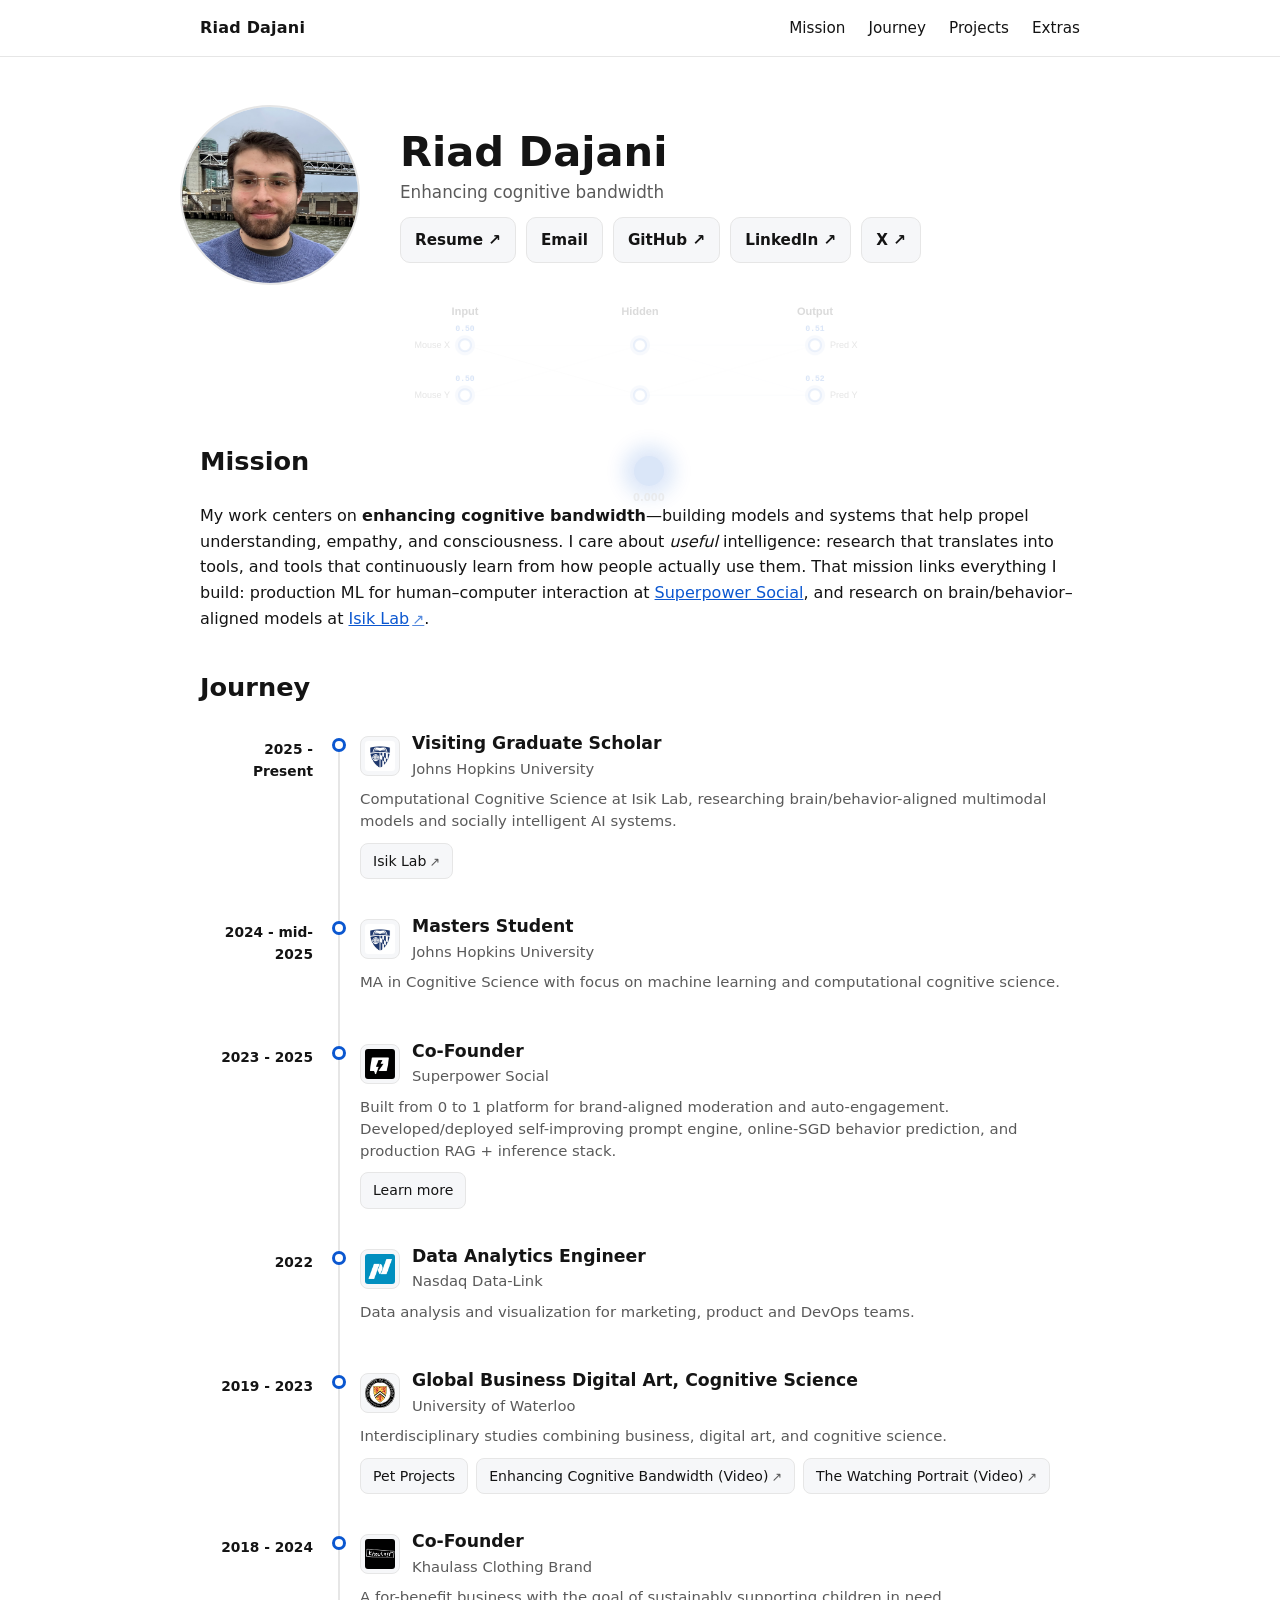
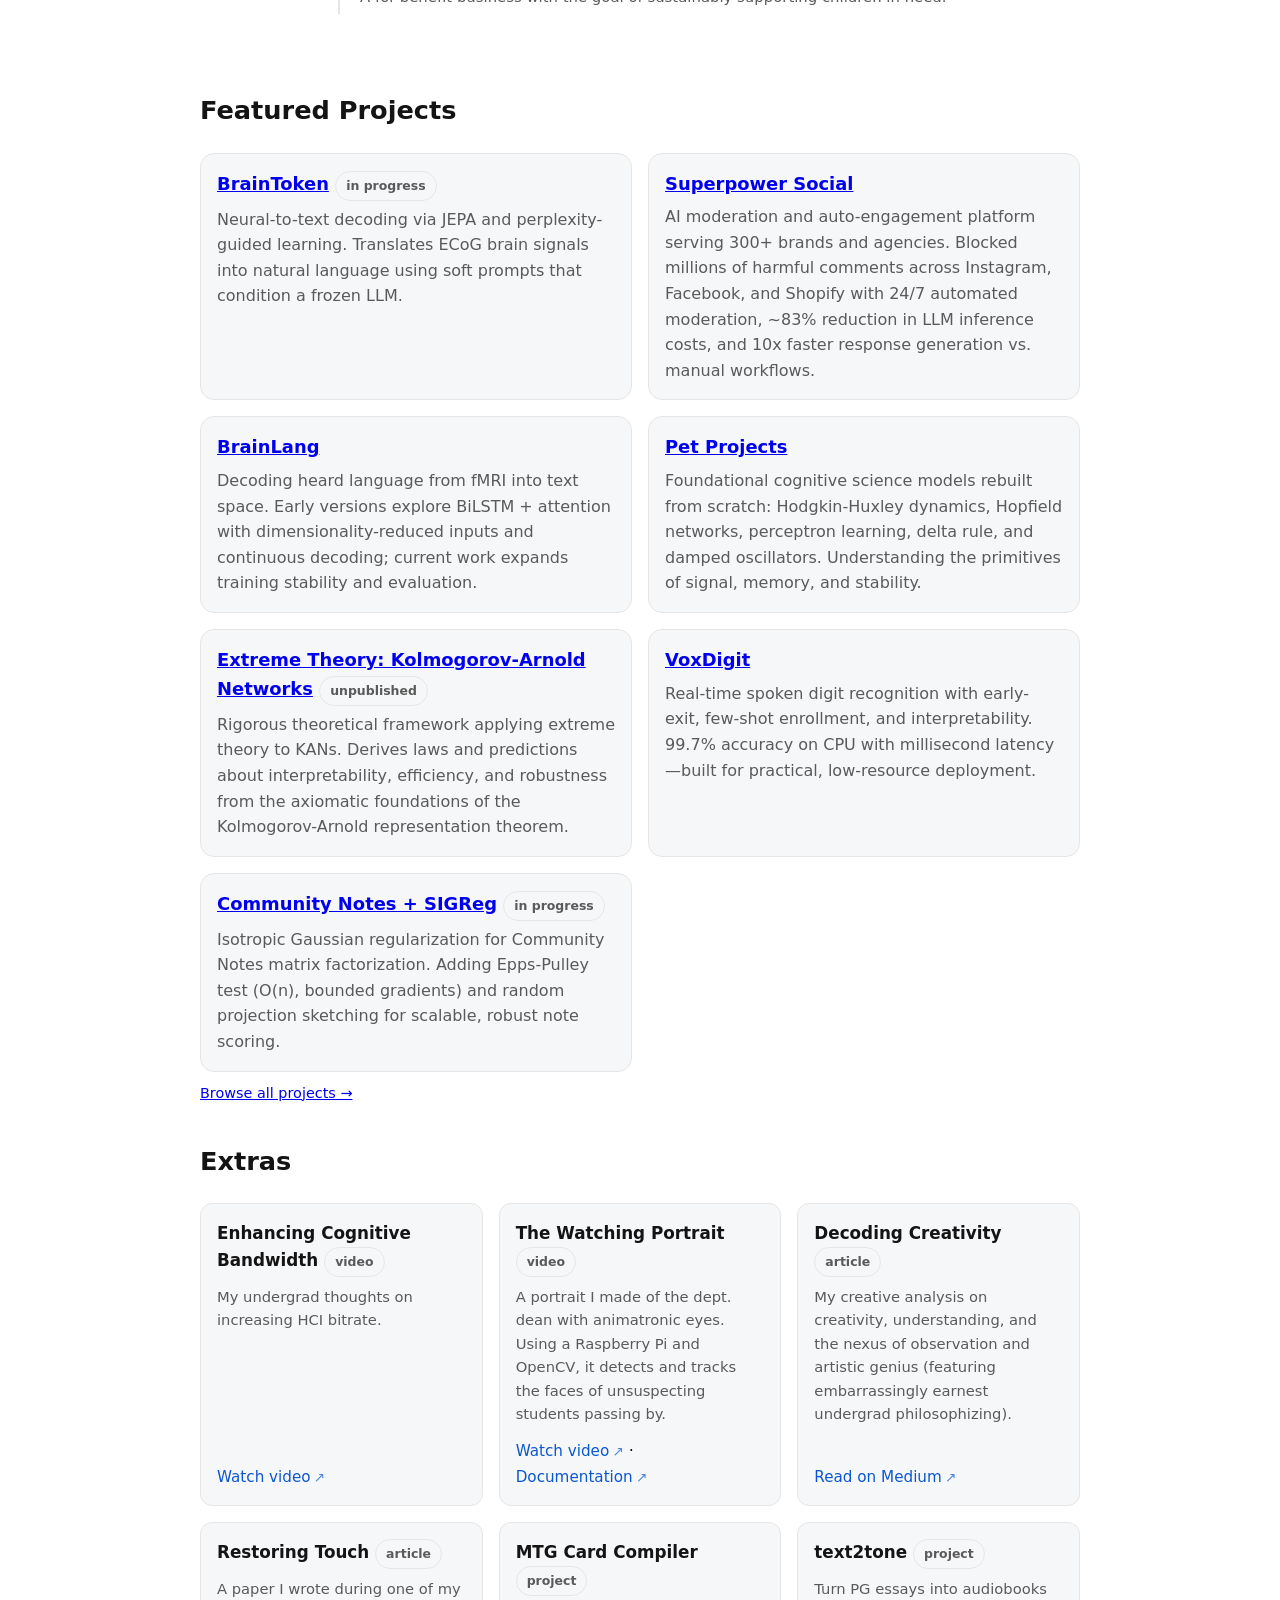
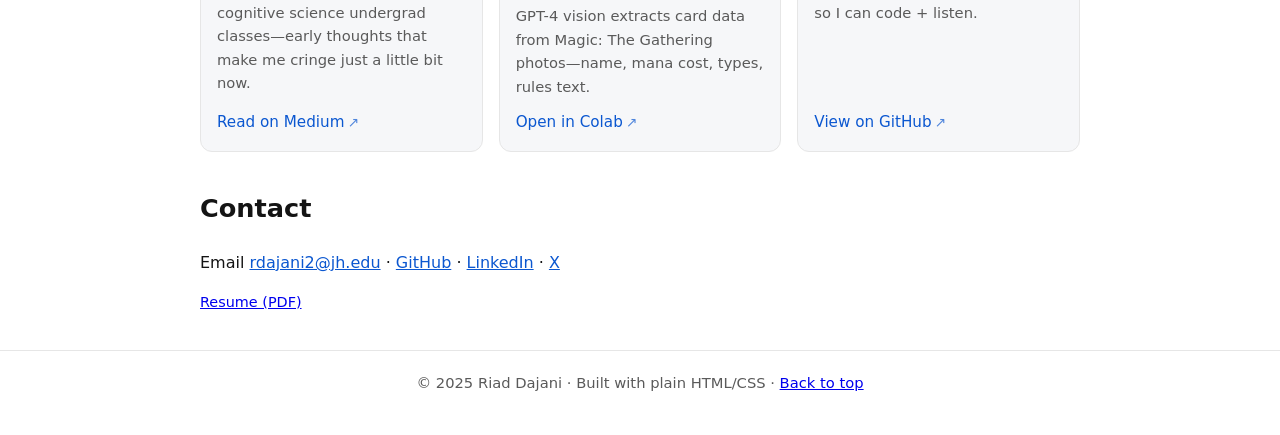
==== commit a4c659ac: "fix" ====
--- a/index.html
+++ b/index.html
@@ -60,10 +60,11 @@
         <h1>Riad Dajani</h1>
         <div class="tagline">Enhancing cognitive bandwidth</div>
         <div class="btns socials">
+          <a class="btn" href="/assets/resume.pdf" target="_blank" rel="noreferrer noopener">Resume ↗</a>
           <a class="btn" href="mailto:rdajani2@jh.edu">Email</a>
           <a class="btn" href="https://github.com/riaddajani" target="_blank" rel="noreferrer noopener">GitHub ↗</a>
           <a class="btn" href="https://www.linkedin.com/in/riaddajani/" target="_blank" rel="noreferrer noopener">LinkedIn ↗</a>
-          <a class="btn" href="https://x.com/riaddajani" target="_blank" rel="noreferrer noopener">X / Twitter ↗</a>
+          <a class="btn" href="https://x.com/riaddajani" target="_blank" rel="noreferrer noopener">X ↗</a>
         </div>
       </div>
     </div>
@@ -346,7 +347,7 @@
 
         <article class="card">
           <h3><a href="/projects/superpower-social.html">Superpower Social</a></h3>
-          <p>Real-time social media interaction engine with two-pass architecture: fast logistic-regression on MiniLM embeddings for reply prediction, escalating to brand-aligned LLM generation. Reduces large-model inference by ~83%.</p>
+          <p>AI moderation and auto-engagement platform serving 300+ brands and agencies. Blocked millions of harmful comments across Instagram, Facebook, and Shopify with 24/7 automated moderation, ~83% reduction in LLM inference costs, and 10x faster response generation vs. manual workflows.</p>
         </article>
 
         <article class="card">
@@ -423,8 +424,8 @@
 
     <section id="contact">
       <h2>Contact</h2>
-      <p class="prose">Email <a href="mailto:rdajani2@jh.edu">rdajani2@jh.edu</a> · <a href="https://github.com/riaddajani" target="_blank" rel="noreferrer noopener">GitHub</a> · <a href="https://www.linkedin.com/in/riaddajani/" target="_blank" rel="noreferrer noopener">LinkedIn</a> · <a href="https://x.com/riaddajani" target="_blank" rel="noreferrer noopener">X/Twitter</a></p>
-      <p class="small">CV: coming soon.</p>
+      <p class="prose">Email <a href="mailto:rdajani2@jh.edu">rdajani2@jh.edu</a> · <a href="https://github.com/riaddajani" target="_blank" rel="noreferrer noopener">GitHub</a> · <a href="https://www.linkedin.com/in/riaddajani/" target="_blank" rel="noreferrer noopener">LinkedIn</a> · <a href="https://x.com/riaddajani" target="_blank" rel="noreferrer noopener">X</a></p>
+      <p class="small"><a href="/assets/resume.pdf" target="_blank" rel="noreferrer noopener">Resume (PDF)</a></p>
     </section>
   </main>
 
